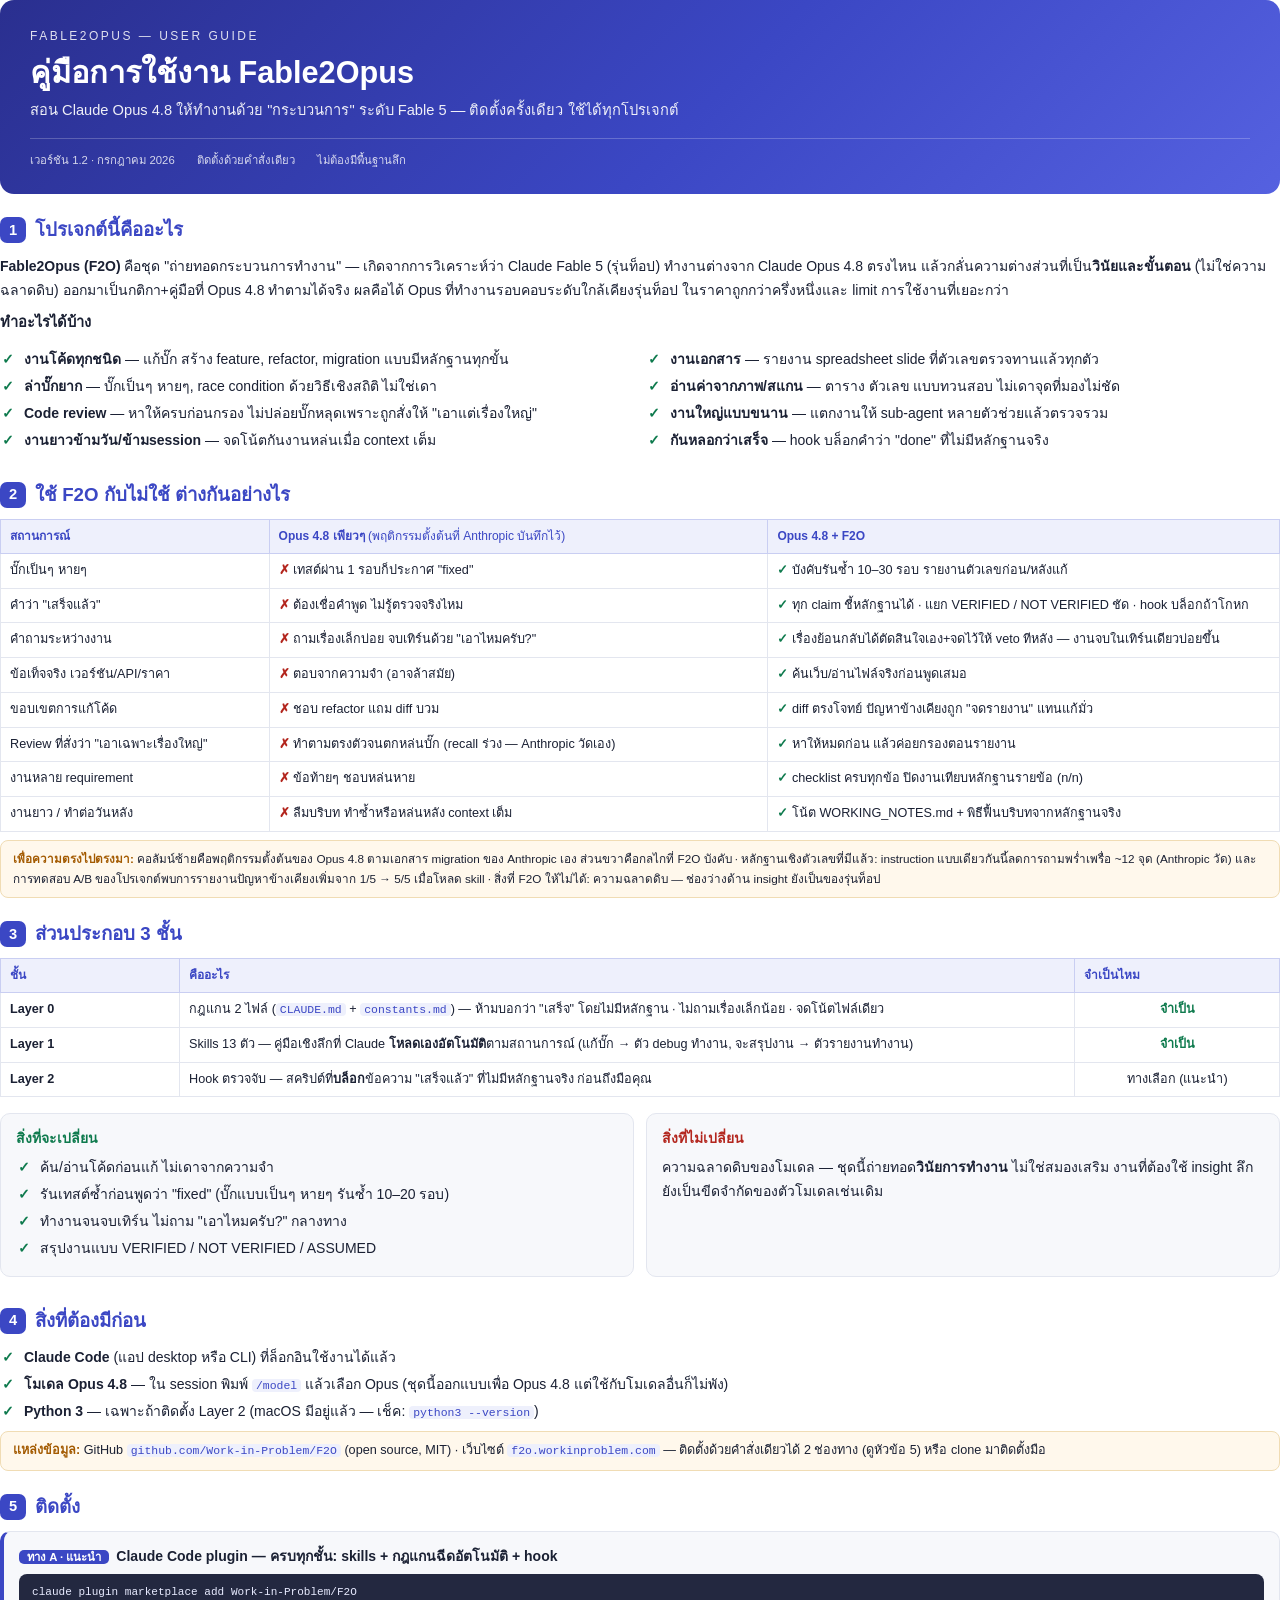
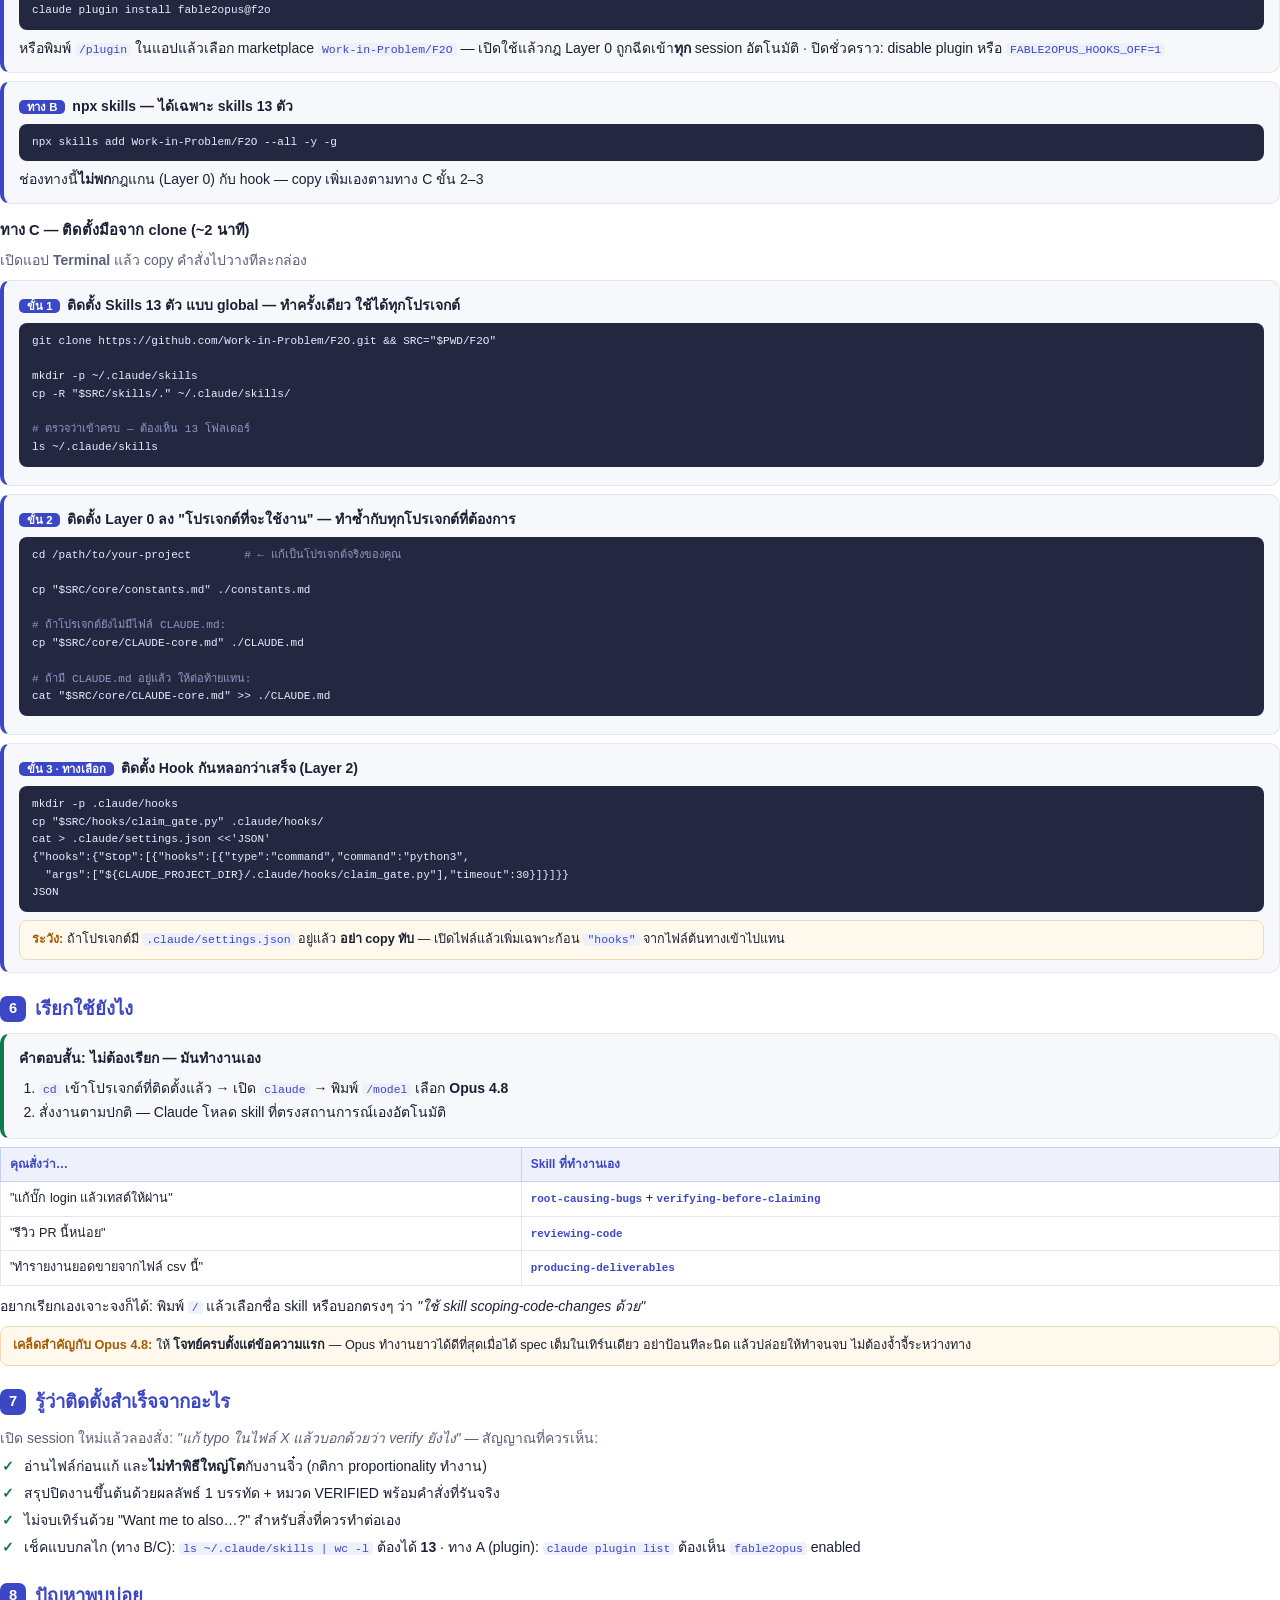
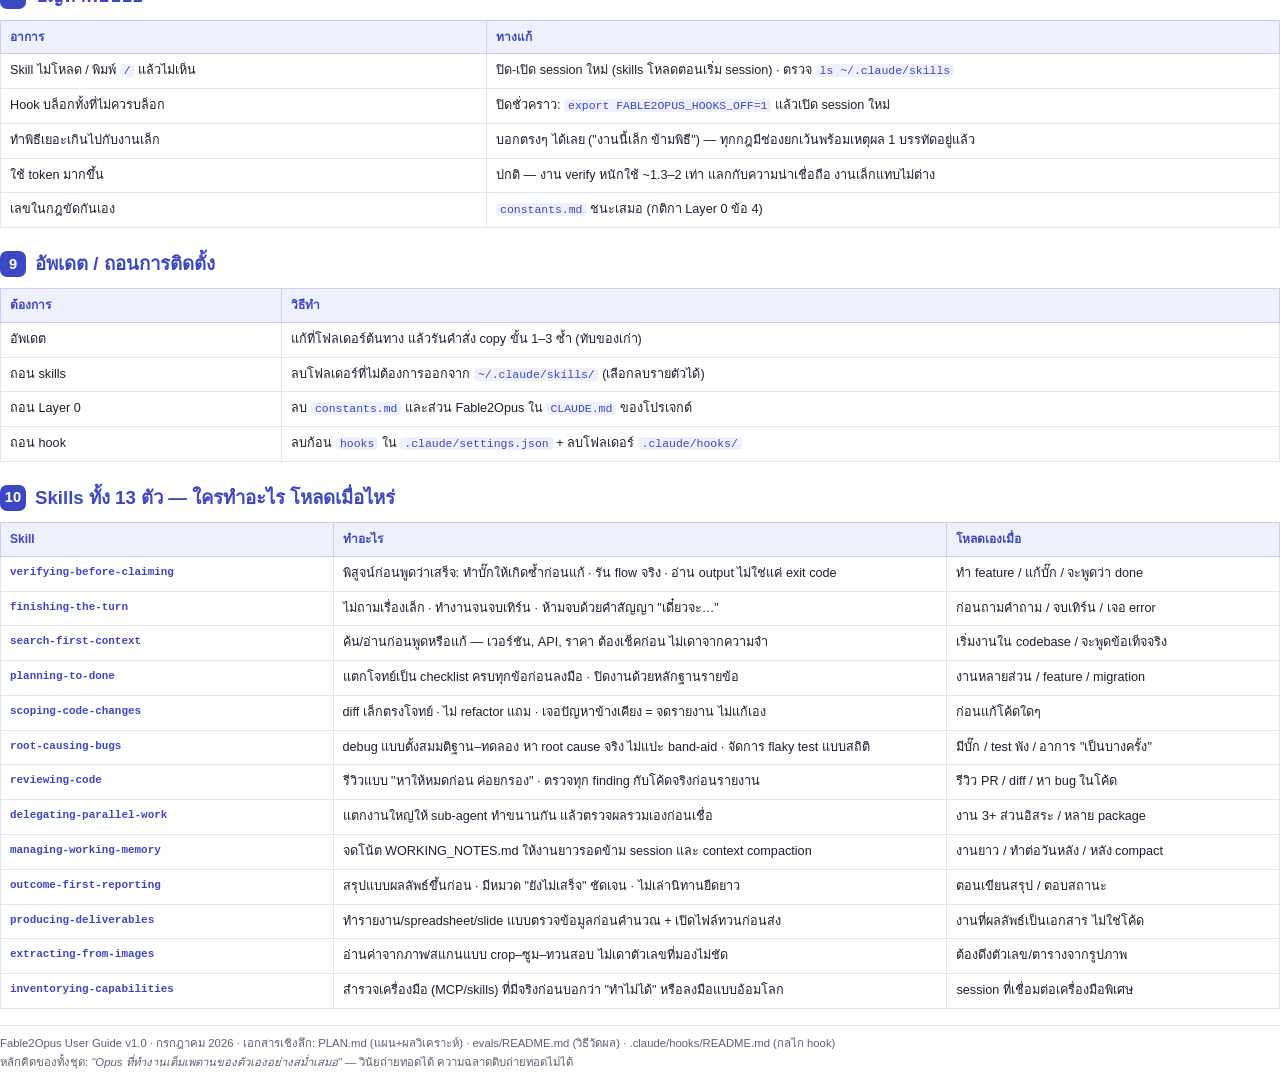
==== docs/usage-guide-source.html @ 28c13059 "Fable2Opus v1.0.2 — 13 process skills + Layer-0 core + claim-gate hook Teach Opus-tier models the wo" ====
<!DOCTYPE html>
<html lang="th">
<head>
<meta charset="utf-8">
<title>คู่มือการใช้งาน Fable2Opus</title>
<style>
  @page { size: A4; margin: 16mm 15mm 18mm 15mm; }
  * { box-sizing: border-box; margin: 0; padding: 0; }
  :root {
    --ink: #1a2033; --sub: #5a6178; --line: #e3e6ef;
    --accent: #3b47c4; --accent-soft: #eef0fc; --accent-line: #c9cef2;
    --ok: #0e7a4d; --warn: #a35a00; --card: #f7f8fb; --code-bg: #232840;
  }
  body { font-family: "Sukhumvit Set", "Thonburi", -apple-system, sans-serif; color: var(--ink); font-size: 10.5pt; line-height: 1.72; }
  .page-break { break-before: page; }
  .avoid-break { break-inside: avoid; }

  /* ---------- cover header ---------- */
  .cover { background: linear-gradient(135deg, #2a2f8f 0%, #3b47c4 55%, #5561e0 100%); color: #fff; border-radius: 14px; padding: 26px 30px 24px; margin-bottom: 18px; }
  .cover .kicker { font-size: 9pt; letter-spacing: 2.5px; text-transform: uppercase; opacity: .85; margin-bottom: 6px; }
  .cover h1 { font-size: 23pt; line-height: 1.3; font-weight: 700; }
  .cover .tagline { font-size: 11pt; opacity: .92; margin-top: 6px; }
  .cover .meta { margin-top: 14px; padding-top: 12px; border-top: 1px solid rgba(255,255,255,.28); font-size: 8.5pt; opacity: .8; display: flex; gap: 22px; }

  /* ---------- headings ---------- */
  h2 { font-size: 14pt; color: var(--accent); margin: 20px 0 8px; break-after: avoid; display: flex; align-items: center; gap: 9px; }
  h2 .num { background: var(--accent); color: #fff; border-radius: 7px; width: 26px; height: 26px; display: inline-flex; align-items: center; justify-content: center; font-size: 11pt; flex: 0 0 auto; }
  h3 { font-size: 11pt; margin: 12px 0 4px; break-after: avoid; }
  p { margin: 4px 0; }
  .lead { color: var(--sub); }

  /* ---------- tables ---------- */
  table { width: 100%; border-collapse: collapse; margin: 8px 0; font-size: 9.5pt; }
  th { background: var(--accent-soft); color: var(--accent); text-align: left; padding: 6px 9px; border: 1px solid var(--accent-line); font-size: 9pt; }
  td { padding: 6px 9px; border: 1px solid var(--line); vertical-align: top; }
  tr { break-inside: avoid; }
  td.c { text-align: center; }
  .skill-name { font-family: Menlo, monospace; font-size: 8.2pt; color: var(--accent); font-weight: 600; white-space: nowrap; }

  /* ---------- cards & steps ---------- */
  .card { background: var(--card); border: 1px solid var(--line); border-radius: 10px; padding: 12px 15px; margin: 8px 0; break-inside: avoid; }
  .step { border-left: 4px solid var(--accent); }
  .step .step-title { font-weight: 700; margin-bottom: 3px; }
  .step .step-title .badge { background: var(--accent); color: #fff; border-radius: 5px; padding: 1px 8px; font-size: 8.5pt; margin-right: 7px; }
  .optional .badge { background: #8a91a8; }
  .note { background: #fff8ec; border: 1px solid #f0dcb4; border-radius: 8px; padding: 8px 12px; margin: 8px 0; font-size: 9.5pt; break-inside: avoid; }
  .note b:first-child { color: var(--warn); }

  /* ---------- code ---------- */
  pre { background: var(--code-bg); color: #e8ebff; border-radius: 8px; padding: 10px 13px; font-family: Menlo, monospace; font-size: 8.3pt; line-height: 1.6; overflow: hidden; margin: 6px 0; break-inside: avoid; white-space: pre-wrap; }
  pre .cm { color: #8f97c4; }
  code { font-family: Menlo, monospace; font-size: 8.6pt; background: var(--accent-soft); border-radius: 4px; padding: 0 4px; color: var(--accent); }
  pre code { background: none; padding: 0; color: inherit; }

  /* ---------- checklist ---------- */
  ul.check { list-style: none; margin: 4px 0; }
  ul.check li { padding-left: 24px; position: relative; margin: 3px 0; }
  ul.check li::before { content: "✓"; position: absolute; left: 2px; color: var(--ok); font-weight: 700; }
  ul.plain { margin: 4px 0 4px 20px; }
  ul.plain li { margin: 3px 0; }

  .two-col { display: flex; gap: 12px; }
  .two-col > div { flex: 1; }
  .footer { margin-top: 16px; padding-top: 8px; border-top: 1px solid var(--line); color: var(--sub); font-size: 8.5pt; }
  .good { color: var(--ok); font-weight: 600; }
  .bad { color: #b3261e; font-weight: 600; }
</style>
</head>
<body>

<!-- ================= COVER + WHAT IS THIS ================= -->
<div class="cover">
  <div class="kicker">FABLE2OPUS — USER GUIDE</div>
  <h1>คู่มือการใช้งาน Fable2Opus</h1>
  <div class="tagline">สอน Claude Opus 4.8 ให้ทำงานด้วย "กระบวนการ" ระดับ Fable 5 — ติดตั้งครั้งเดียว ใช้ได้ทุกโปรเจกต์</div>
  <div class="meta"><span>เวอร์ชัน 1.2 · กรกฎาคม 2026</span><span>ติดตั้งด้วยคำสั่งเดียว</span><span>ไม่ต้องมีพื้นฐานลึก</span></div>
</div>

<h2><span class="num">1</span>โปรเจกต์นี้คืออะไร</h2>
<p><b>Fable2Opus (F2O)</b> คือชุด "ถ่ายทอดกระบวนการทำงาน" — เกิดจากการวิเคราะห์ว่า Claude Fable 5 (รุ่นท็อป)
ทำงานต่างจาก Claude Opus 4.8 ตรงไหน แล้วกลั่นความต่างส่วนที่เป็น<b>วินัยและขั้นตอน</b> (ไม่ใช่ความฉลาดดิบ)
ออกมาเป็นกติกา+คู่มือที่ Opus 4.8 ทำตามได้จริง ผลคือได้ Opus ที่ทำงานรอบคอบระดับใกล้เคียงรุ่นท็อป
ในราคาถูกกว่าครึ่งหนึ่งและ limit การใช้งานที่เยอะกว่า</p>
<h3 style="margin-top:8px">ทำอะไรได้บ้าง</h3>
<div class="two-col">
  <ul class="check" style="flex:1">
    <li><b>งานโค้ดทุกชนิด</b> — แก้บั๊ก สร้าง feature, refactor, migration แบบมีหลักฐานทุกขั้น</li>
    <li><b>ล่าบั๊กยาก</b> — บั๊กเป็นๆ หายๆ, race condition ด้วยวิธีเชิงสถิติ ไม่ใช่เดา</li>
    <li><b>Code review</b> — หาให้ครบก่อนกรอง ไม่ปล่อยบั๊กหลุดเพราะถูกสั่งให้ "เอาแต่เรื่องใหญ่"</li>
    <li><b>งานยาวข้ามวัน/ข้ามsession</b> — จดโน้ตกันงานหล่นเมื่อ context เต็ม</li>
  </ul>
  <ul class="check" style="flex:1">
    <li><b>งานเอกสาร</b> — รายงาน spreadsheet slide ที่ตัวเลขตรวจทานแล้วทุกตัว</li>
    <li><b>อ่านค่าจากภาพ/สแกน</b> — ตาราง ตัวเลข แบบทวนสอบ ไม่เดาจุดที่มองไม่ชัด</li>
    <li><b>งานใหญ่แบบขนาน</b> — แตกงานให้ sub-agent หลายตัวช่วยแล้วตรวจรวม</li>
    <li><b>กันหลอกว่าเสร็จ</b> — hook บล็อกคำว่า "done" ที่ไม่มีหลักฐานจริง</li>
  </ul>
</div>

<h2><span class="num">2</span>ใช้ F2O กับไม่ใช้ ต่างกันอย่างไร</h2>
<table>
  <tr><th style="width:21%">สถานการณ์</th><th style="width:39%">Opus 4.8 เพียวๆ <span style="font-weight:400">(พฤติกรรมตั้งต้นที่ Anthropic บันทึกไว้)</span></th><th>Opus 4.8 + F2O</th></tr>
  <tr><td>บั๊กเป็นๆ หายๆ</td><td><span class="bad">✗</span> เทสต์ผ่าน 1 รอบก็ประกาศ "fixed"</td><td><span class="good">✓</span> บังคับรันซ้ำ 10–30 รอบ รายงานตัวเลขก่อน/หลังแก้</td></tr>
  <tr><td>คำว่า "เสร็จแล้ว"</td><td><span class="bad">✗</span> ต้องเชื่อคำพูด ไม่รู้ตรวจจริงไหม</td><td><span class="good">✓</span> ทุก claim ชี้หลักฐานได้ · แยก VERIFIED / NOT VERIFIED ชัด · hook บล็อกถ้าโกหก</td></tr>
  <tr><td>คำถามระหว่างงาน</td><td><span class="bad">✗</span> ถามเรื่องเล็กบ่อย จบเทิร์นด้วย "เอาไหมครับ?"</td><td><span class="good">✓</span> เรื่องย้อนกลับได้ตัดสินใจเอง+จดไว้ให้ veto ทีหลัง — งานจบในเทิร์นเดียวบ่อยขึ้น</td></tr>
  <tr><td>ข้อเท็จจริง เวอร์ชัน/API/ราคา</td><td><span class="bad">✗</span> ตอบจากความจำ (อาจล้าสมัย)</td><td><span class="good">✓</span> ค้นเว็บ/อ่านไฟล์จริงก่อนพูดเสมอ</td></tr>
  <tr><td>ขอบเขตการแก้โค้ด</td><td><span class="bad">✗</span> ชอบ refactor แถม diff บวม</td><td><span class="good">✓</span> diff ตรงโจทย์ ปัญหาข้างเคียงถูก "จดรายงาน" แทนแก้มั่ว</td></tr>
  <tr><td>Review ที่สั่งว่า "เอาเฉพาะเรื่องใหญ่"</td><td><span class="bad">✗</span> ทำตามตรงตัวจนตกหล่นบั๊ก (recall ร่วง — Anthropic วัดเอง)</td><td><span class="good">✓</span> หาให้หมดก่อน แล้วค่อยกรองตอนรายงาน</td></tr>
  <tr><td>งานหลาย requirement</td><td><span class="bad">✗</span> ข้อท้ายๆ ชอบหล่นหาย</td><td><span class="good">✓</span> checklist ครบทุกข้อ ปิดงานเทียบหลักฐานรายข้อ (n/n)</td></tr>
  <tr><td>งานยาว / ทำต่อวันหลัง</td><td><span class="bad">✗</span> ลืมบริบท ทำซ้ำหรือหล่นหลัง context เต็ม</td><td><span class="good">✓</span> โน้ต WORKING_NOTES.md + พิธีฟื้นบริบทจากหลักฐานจริง</td></tr>
</table>
<div class="note" style="font-size:8.8pt"><b>เพื่อความตรงไปตรงมา:</b> คอลัมน์ซ้ายคือพฤติกรรมตั้งต้นของ Opus 4.8 ตามเอกสาร migration ของ Anthropic เอง ส่วนขวาคือกลไกที่ F2O บังคับ · หลักฐานเชิงตัวเลขที่มีแล้ว: instruction แบบเดียวกันนี้ลดการถามพร่ำเพรื่อ ~12 จุด (Anthropic วัด) และการทดสอบ A/B ของโปรเจกต์พบการรายงานปัญหาข้างเคียงเพิ่มจาก 1/5 → 5/5 เมื่อโหลด skill · สิ่งที่ F2O ให้ไม่ได้: ความฉลาดดิบ — ช่องว่างด้าน insight ยังเป็นของรุ่นท็อป</div>

<h2><span class="num">3</span>ส่วนประกอบ 3 ชั้น</h2>
<table>
  <tr><th style="width:14%">ชั้น</th><th>คืออะไร</th><th style="width:16%">จำเป็นไหม</th></tr>
  <tr><td><b>Layer 0</b></td><td>กฎแกน 2 ไฟล์ (<code>CLAUDE.md</code> + <code>constants.md</code>) — ห้ามบอกว่า "เสร็จ" โดยไม่มีหลักฐาน · ไม่ถามเรื่องเล็กน้อย · จดโน้ตไฟล์เดียว</td><td class="c"><span class="good">จำเป็น</span></td></tr>
  <tr><td><b>Layer 1</b></td><td>Skills 13 ตัว — คู่มือเชิงลึกที่ Claude <b>โหลดเองอัตโนมัติ</b>ตามสถานการณ์ (แก้บั๊ก → ตัว debug ทำงาน, จะสรุปงาน → ตัวรายงานทำงาน)</td><td class="c"><span class="good">จำเป็น</span></td></tr>
  <tr><td><b>Layer 2</b></td><td>Hook ตรวจจับ — สคริปต์ที่<b>บล็อก</b>ข้อความ "เสร็จแล้ว" ที่ไม่มีหลักฐานจริง ก่อนถึงมือคุณ</td><td class="c">ทางเลือก (แนะนำ)</td></tr>
</table>
<div class="two-col">
  <div class="card"><b class="good">สิ่งที่จะเปลี่ยน</b><ul class="check">
    <li>ค้น/อ่านโค้ดก่อนแก้ ไม่เดาจากความจำ</li>
    <li>รันเทสต์ซ้ำก่อนพูดว่า "fixed" (บั๊กแบบเป็นๆ หายๆ รันซ้ำ 10–20 รอบ)</li>
    <li>ทำงานจนจบเทิร์น ไม่ถาม "เอาไหมครับ?" กลางทาง</li>
    <li>สรุปงานแบบ VERIFIED / NOT VERIFIED / ASSUMED</li>
  </ul></div>
  <div class="card"><b class="bad">สิ่งที่ไม่เปลี่ยน</b>
    <p>ความฉลาดดิบของโมเดล — ชุดนี้ถ่ายทอด<b>วินัยการทำงาน</b> ไม่ใช่สมองเสริม
    งานที่ต้องใช้ insight ลึกยังเป็นขีดจำกัดของตัวโมเดลเช่นเดิม</p>
  </div>
</div>

<h2><span class="num">4</span>สิ่งที่ต้องมีก่อน</h2>
<ul class="check">
  <li><b>Claude Code</b> (แอป desktop หรือ CLI) ที่ล็อกอินใช้งานได้แล้ว</li>
  <li><b>โมเดล Opus 4.8</b> — ใน session พิมพ์ <code>/model</code> แล้วเลือก Opus (ชุดนี้ออกแบบเพื่อ Opus 4.8 แต่ใช้กับโมเดลอื่นก็ไม่พัง)</li>
  <li><b>Python 3</b> — เฉพาะถ้าติดตั้ง Layer 2 (macOS มีอยู่แล้ว — เช็ค: <code>python3 --version</code>)</li>
</ul>
<div class="note"><b>แหล่งข้อมูล:</b> GitHub <code>github.com/Work-in-Problem/F2O</code> (open source, MIT) ·
เว็บไซต์ <code>f2o.workinproblem.com</code> — ติดตั้งด้วยคำสั่งเดียวได้ 2 ช่องทาง (ดูหัวข้อ 5) หรือ clone มาติดตั้งมือ</div>

<!-- ================= INSTALL ================= -->
<h2><span class="num">5</span>ติดตั้ง</h2>
<div class="card step avoid-break">
  <div class="step-title"><span class="badge">ทาง A · แนะนำ</span>Claude Code plugin — ครบทุกชั้น: skills + กฎแกนฉีดอัตโนมัติ + hook</div>
<pre>claude plugin marketplace add Work-in-Problem/F2O
claude plugin install fable2opus@f2o</pre>
  <p style="margin:4px 0 0">หรือพิมพ์ <code>/plugin</code> ในแอปแล้วเลือก marketplace <code>Work-in-Problem/F2O</code> — เปิดใช้แล้วกฎ Layer 0 ถูกฉีดเข้า<b>ทุก</b> session อัตโนมัติ · ปิดชั่วคราว: disable plugin หรือ <code>FABLE2OPUS_HOOKS_OFF=1</code></p>
</div>
<div class="card step avoid-break">
  <div class="step-title"><span class="badge">ทาง B</span>npx skills — ได้เฉพาะ skills 13 ตัว</div>
<pre>npx skills add Work-in-Problem/F2O --all -y -g</pre>
  <p style="margin:4px 0 0">ช่องทางนี้<b>ไม่พก</b>กฎแกน (Layer 0) กับ hook — copy เพิ่มเองตามทาง C ขั้น 2–3</p>
</div>
<h3 style="margin-top:14px">ทาง C — ติดตั้งมือจาก clone (~2 นาที)</h3>
<p class="lead">เปิดแอป <b>Terminal</b> แล้ว copy คำสั่งไปวางทีละกล่อง</p>

<div class="card step avoid-break">
  <div class="step-title"><span class="badge">ขั้น 1</span>ติดตั้ง Skills 13 ตัว แบบ global — ทำครั้งเดียว ใช้ได้ทุกโปรเจกต์</div>
<pre>git clone https://github.com/Work-in-Problem/F2O.git && SRC="$PWD/F2O"

mkdir -p ~/.claude/skills
cp -R "$SRC/skills/." ~/.claude/skills/

<span class="cm"># ตรวจว่าเข้าครบ — ต้องเห็น 13 โฟลเดอร์</span>
ls ~/.claude/skills</pre>
</div>

<div class="card step avoid-break">
  <div class="step-title"><span class="badge">ขั้น 2</span>ติดตั้ง Layer 0 ลง "โปรเจกต์ที่จะใช้งาน" — ทำซ้ำกับทุกโปรเจกต์ที่ต้องการ</div>
<pre>cd /path/to/your-project        <span class="cm"># ← แก้เป็นโปรเจกต์จริงของคุณ</span>

cp "$SRC/core/constants.md" ./constants.md

<span class="cm"># ถ้าโปรเจกต์ยังไม่มีไฟล์ CLAUDE.md:</span>
cp "$SRC/core/CLAUDE-core.md" ./CLAUDE.md

<span class="cm"># ถ้ามี CLAUDE.md อยู่แล้ว ให้ต่อท้ายแทน:</span>
cat "$SRC/core/CLAUDE-core.md" >> ./CLAUDE.md</pre>
</div>

<div class="card step optional avoid-break">
  <div class="step-title"><span class="badge">ขั้น 3 · ทางเลือก</span>ติดตั้ง Hook กันหลอกว่าเสร็จ (Layer 2)</div>
<pre>mkdir -p .claude/hooks
cp "$SRC/hooks/claim_gate.py" .claude/hooks/
cat &gt; .claude/settings.json &lt;&lt;'JSON'
{"hooks":{"Stop":[{"hooks":[{"type":"command","command":"python3",
  "args":["${CLAUDE_PROJECT_DIR}/.claude/hooks/claim_gate.py"],"timeout":30}]}]}}
JSON</pre>
  <div class="note" style="margin-bottom:0"><b>ระวัง:</b> ถ้าโปรเจกต์มี <code>.claude/settings.json</code> อยู่แล้ว <b>อย่า copy ทับ</b> — เปิดไฟล์แล้วเพิ่มเฉพาะก้อน <code>"hooks"</code> จากไฟล์ต้นทางเข้าไปแทน</div>
</div>

<h2><span class="num">6</span>เรียกใช้ยังไง</h2>
<div class="card" style="border-left:4px solid var(--ok)"><b>คำตอบสั้น: ไม่ต้องเรียก — มันทำงานเอง</b>
<ol style="margin:6px 0 2px 20px">
  <li><code>cd</code> เข้าโปรเจกต์ที่ติดตั้งแล้ว → เปิด <code>claude</code> → พิมพ์ <code>/model</code> เลือก <b>Opus 4.8</b></li>
  <li>สั่งงานตามปกติ — Claude โหลด skill ที่ตรงสถานการณ์เองอัตโนมัติ</li>
</ol></div>
<div class="avoid-break"><table>
  <tr><th>คุณสั่งว่า…</th><th>Skill ที่ทำงานเอง</th></tr>
  <tr><td>"แก้บั๊ก login แล้วเทสต์ให้ผ่าน"</td><td><span class="skill-name">root-causing-bugs</span> + <span class="skill-name">verifying-before-claiming</span></td></tr>
  <tr><td>"รีวิว PR นี้หน่อย"</td><td><span class="skill-name">reviewing-code</span></td></tr>
  <tr><td>"ทำรายงานยอดขายจากไฟล์ csv นี้"</td><td><span class="skill-name">producing-deliverables</span></td></tr>
</table></div>
<p>อยากเรียกเองเจาะจงก็ได้: พิมพ์ <code>/</code> แล้วเลือกชื่อ skill หรือบอกตรงๆ ว่า <i>"ใช้ skill scoping-code-changes ด้วย"</i></p>
<div class="note"><b>เคล็ดสำคัญกับ Opus 4.8:</b> ให้ <b>โจทย์ครบตั้งแต่ข้อความแรก</b> — Opus ทำงานยาวได้ดีที่สุดเมื่อได้ spec เต็มในเทิร์นเดียว อย่าป้อนทีละนิด แล้วปล่อยให้ทำจนจบ ไม่ต้องจ้ำจี้ระหว่างทาง</div>

<!-- ================= VERIFY + TROUBLESHOOT ================= -->
<h2><span class="num">7</span>รู้ว่าติดตั้งสำเร็จจากอะไร</h2>
<p class="lead">เปิด session ใหม่แล้วลองสั่ง: <i>"แก้ typo ในไฟล์ X แล้วบอกด้วยว่า verify ยังไง"</i> — สัญญาณที่ควรเห็น:</p>
<ul class="check">
  <li>อ่านไฟล์ก่อนแก้ และ<b>ไม่ทำพิธีใหญ่โต</b>กับงานจิ๋ว (กติกา proportionality ทำงาน)</li>
  <li>สรุปปิดงานขึ้นต้นด้วยผลลัพธ์ 1 บรรทัด + หมวด VERIFIED พร้อมคำสั่งที่รันจริง</li>
  <li>ไม่จบเทิร์นด้วย "Want me to also…?" สำหรับสิ่งที่ควรทำต่อเอง</li>
  <li>เช็คแบบกลไก (ทาง B/C): <code>ls ~/.claude/skills | wc -l</code> ต้องได้ <b>13</b> · ทาง A (plugin): <code>claude plugin list</code> ต้องเห็น <code>fable2opus</code> enabled</li>
</ul>

<h2><span class="num">8</span>ปัญหาพบบ่อย</h2>
<table>
  <tr><th style="width:38%">อาการ</th><th>ทางแก้</th></tr>
  <tr><td>Skill ไม่โหลด / พิมพ์ <code>/</code> แล้วไม่เห็น</td><td>ปิด-เปิด session ใหม่ (skills โหลดตอนเริ่ม session) · ตรวจ <code>ls ~/.claude/skills</code></td></tr>
  <tr><td>Hook บล็อกทั้งที่ไม่ควรบล็อก</td><td>ปิดชั่วคราว: <code>export FABLE2OPUS_HOOKS_OFF=1</code> แล้วเปิด session ใหม่</td></tr>
  <tr><td>ทำพิธีเยอะเกินไปกับงานเล็ก</td><td>บอกตรงๆ ได้เลย ("งานนี้เล็ก ข้ามพิธี") — ทุกกฎมีช่องยกเว้นพร้อมเหตุผล 1 บรรทัดอยู่แล้ว</td></tr>
  <tr><td>ใช้ token มากขึ้น</td><td>ปกติ — งาน verify หนักใช้ ~1.3–2 เท่า แลกกับความน่าเชื่อถือ งานเล็กแทบไม่ต่าง</td></tr>
  <tr><td>เลขในกฎขัดกันเอง</td><td><code>constants.md</code> ชนะเสมอ (กติกา Layer 0 ข้อ 4)</td></tr>
</table>

<h2><span class="num">9</span>อัพเดต / ถอนการติดตั้ง</h2>
<table>
  <tr><th style="width:22%">ต้องการ</th><th>วิธีทำ</th></tr>
  <tr><td>อัพเดต</td><td>แก้ที่โฟลเดอร์ต้นทาง แล้วรันคำสั่ง copy ขั้น 1–3 ซ้ำ (ทับของเก่า)</td></tr>
  <tr><td>ถอน skills</td><td>ลบโฟลเดอร์ที่ไม่ต้องการออกจาก <code>~/.claude/skills/</code> (เลือกลบรายตัวได้)</td></tr>
  <tr><td>ถอน Layer 0</td><td>ลบ <code>constants.md</code> และส่วน Fable2Opus ใน <code>CLAUDE.md</code> ของโปรเจกต์</td></tr>
  <tr><td>ถอน hook</td><td>ลบก้อน <code>hooks</code> ใน <code>.claude/settings.json</code> + ลบโฟลเดอร์ <code>.claude/hooks/</code></td></tr>
</table>

<!-- ================= SKILLS TABLE ================= -->
<div class="page-break"></div>
<h2><span class="num">10</span>Skills ทั้ง 13 ตัว — ใครทำอะไร โหลดเมื่อไหร่</h2>
<table>
  <tr><th style="width:26%">Skill</th><th>ทำอะไร</th><th style="width:26%">โหลดเองเมื่อ</th></tr>
  <tr><td class="skill-name">verifying-before-claiming</td><td>พิสูจน์ก่อนพูดว่าเสร็จ: ทำบั๊กให้เกิดซ้ำก่อนแก้ · รัน flow จริง · อ่าน output ไม่ใช่แค่ exit code</td><td>ทำ feature / แก้บั๊ก / จะพูดว่า done</td></tr>
  <tr><td class="skill-name">finishing-the-turn</td><td>ไม่ถามเรื่องเล็ก · ทำงานจนจบเทิร์น · ห้ามจบด้วยคำสัญญา "เดี๋ยวจะ…"</td><td>ก่อนถามคำถาม / จบเทิร์น / เจอ error</td></tr>
  <tr><td class="skill-name">search-first-context</td><td>ค้น/อ่านก่อนพูดหรือแก้ — เวอร์ชัน, API, ราคา ต้องเช็คก่อน ไม่เดาจากความจำ</td><td>เริ่มงานใน codebase / จะพูดข้อเท็จจริง</td></tr>
  <tr><td class="skill-name">planning-to-done</td><td>แตกโจทย์เป็น checklist ครบทุกข้อก่อนลงมือ · ปิดงานด้วยหลักฐานรายข้อ</td><td>งานหลายส่วน / feature / migration</td></tr>
  <tr><td class="skill-name">scoping-code-changes</td><td>diff เล็กตรงโจทย์ · ไม่ refactor แถม · เจอปัญหาข้างเคียง = จดรายงาน ไม่แก้เอง</td><td>ก่อนแก้โค้ดใดๆ</td></tr>
  <tr><td class="skill-name">root-causing-bugs</td><td>debug แบบตั้งสมมติฐาน–ทดลอง หา root cause จริง ไม่แปะ band-aid · จัดการ flaky test แบบสถิติ</td><td>มีบั๊ก / test พัง / อาการ "เป็นบางครั้ง"</td></tr>
  <tr><td class="skill-name">reviewing-code</td><td>รีวิวแบบ "หาให้หมดก่อน ค่อยกรอง" · ตรวจทุก finding กับโค้ดจริงก่อนรายงาน</td><td>รีวิว PR / diff / หา bug ในโค้ด</td></tr>
  <tr><td class="skill-name">delegating-parallel-work</td><td>แตกงานใหญ่ให้ sub-agent ทำขนานกัน แล้วตรวจผลรวมเองก่อนเชื่อ</td><td>งาน 3+ ส่วนอิสระ / หลาย package</td></tr>
  <tr><td class="skill-name">managing-working-memory</td><td>จดโน้ต WORKING_NOTES.md ให้งานยาวรอดข้าม session และ context compaction</td><td>งานยาว / ทำต่อวันหลัง / หลัง compact</td></tr>
  <tr><td class="skill-name">outcome-first-reporting</td><td>สรุปแบบผลลัพธ์ขึ้นก่อน · มีหมวด "ยังไม่เสร็จ" ชัดเจน · ไม่เล่านิทานยืดยาว</td><td>ตอนเขียนสรุป / ตอบสถานะ</td></tr>
  <tr><td class="skill-name">producing-deliverables</td><td>ทำรายงาน/spreadsheet/slide แบบตรวจข้อมูลก่อนคำนวณ + เปิดไฟล์ทวนก่อนส่ง</td><td>งานที่ผลลัพธ์เป็นเอกสาร ไม่ใช่โค้ด</td></tr>
  <tr><td class="skill-name">extracting-from-images</td><td>อ่านค่าจากภาพ/สแกนแบบ crop–ซูม–ทวนสอบ ไม่เดาตัวเลขที่มองไม่ชัด</td><td>ต้องดึงตัวเลข/ตารางจากรูปภาพ</td></tr>
  <tr><td class="skill-name">inventorying-capabilities</td><td>สำรวจเครื่องมือ (MCP/skills) ที่มีจริงก่อนบอกว่า "ทำไม่ได้" หรือลงมือแบบอ้อมโลก</td><td>session ที่เชื่อมต่อเครื่องมือพิเศษ</td></tr>
</table>

<div class="footer">
  Fable2Opus User Guide v1.0 · กรกฎาคม 2026 · เอกสารเชิงลึก: PLAN.md (แผน+ผลวิเคราะห์) · evals/README.md (วิธีวัดผล) · .claude/hooks/README.md (กลไก hook)<br>
  หลักคิดของทั้งชุด: <i>"Opus ที่ทำงานเต็มเพดานของตัวเองอย่างสม่ำเสมอ"</i> — วินัยถ่ายทอดได้ ความฉลาดดิบถ่ายทอดไม่ได้
</div>

</body>
</html>
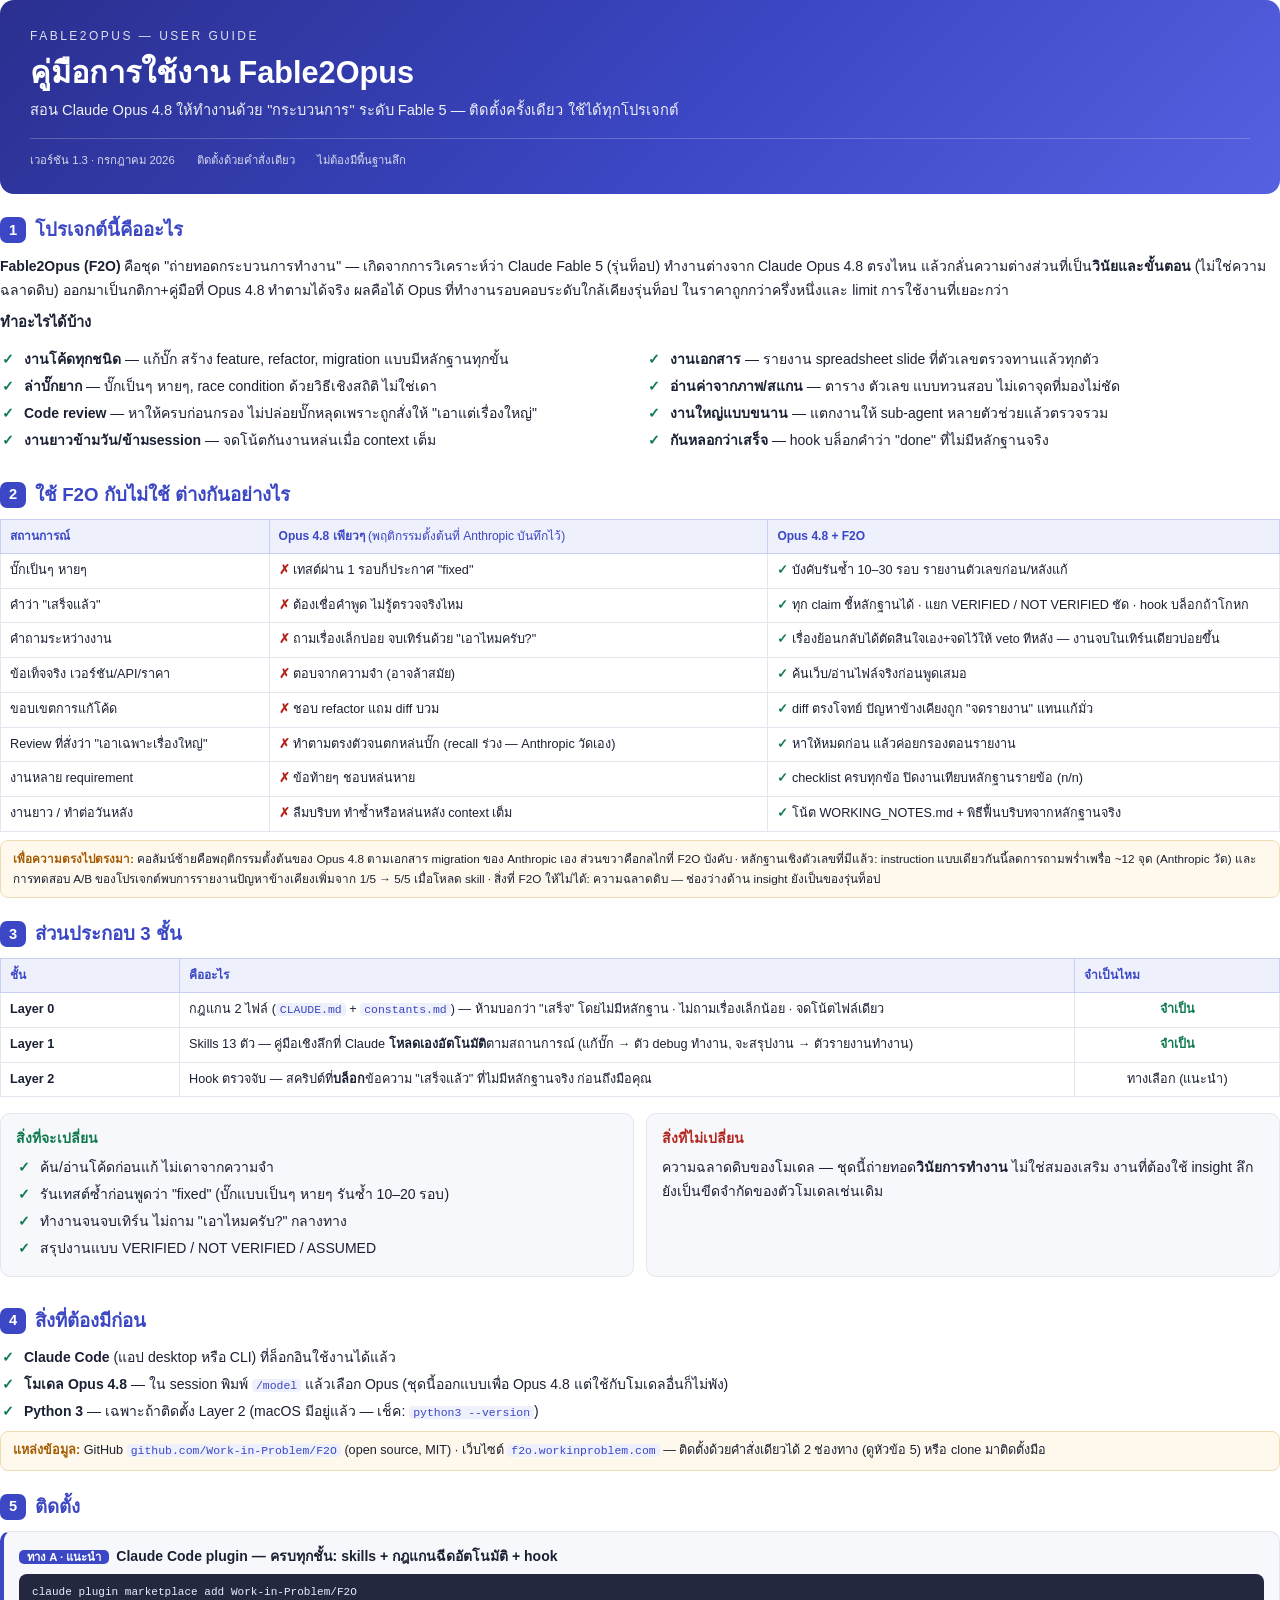
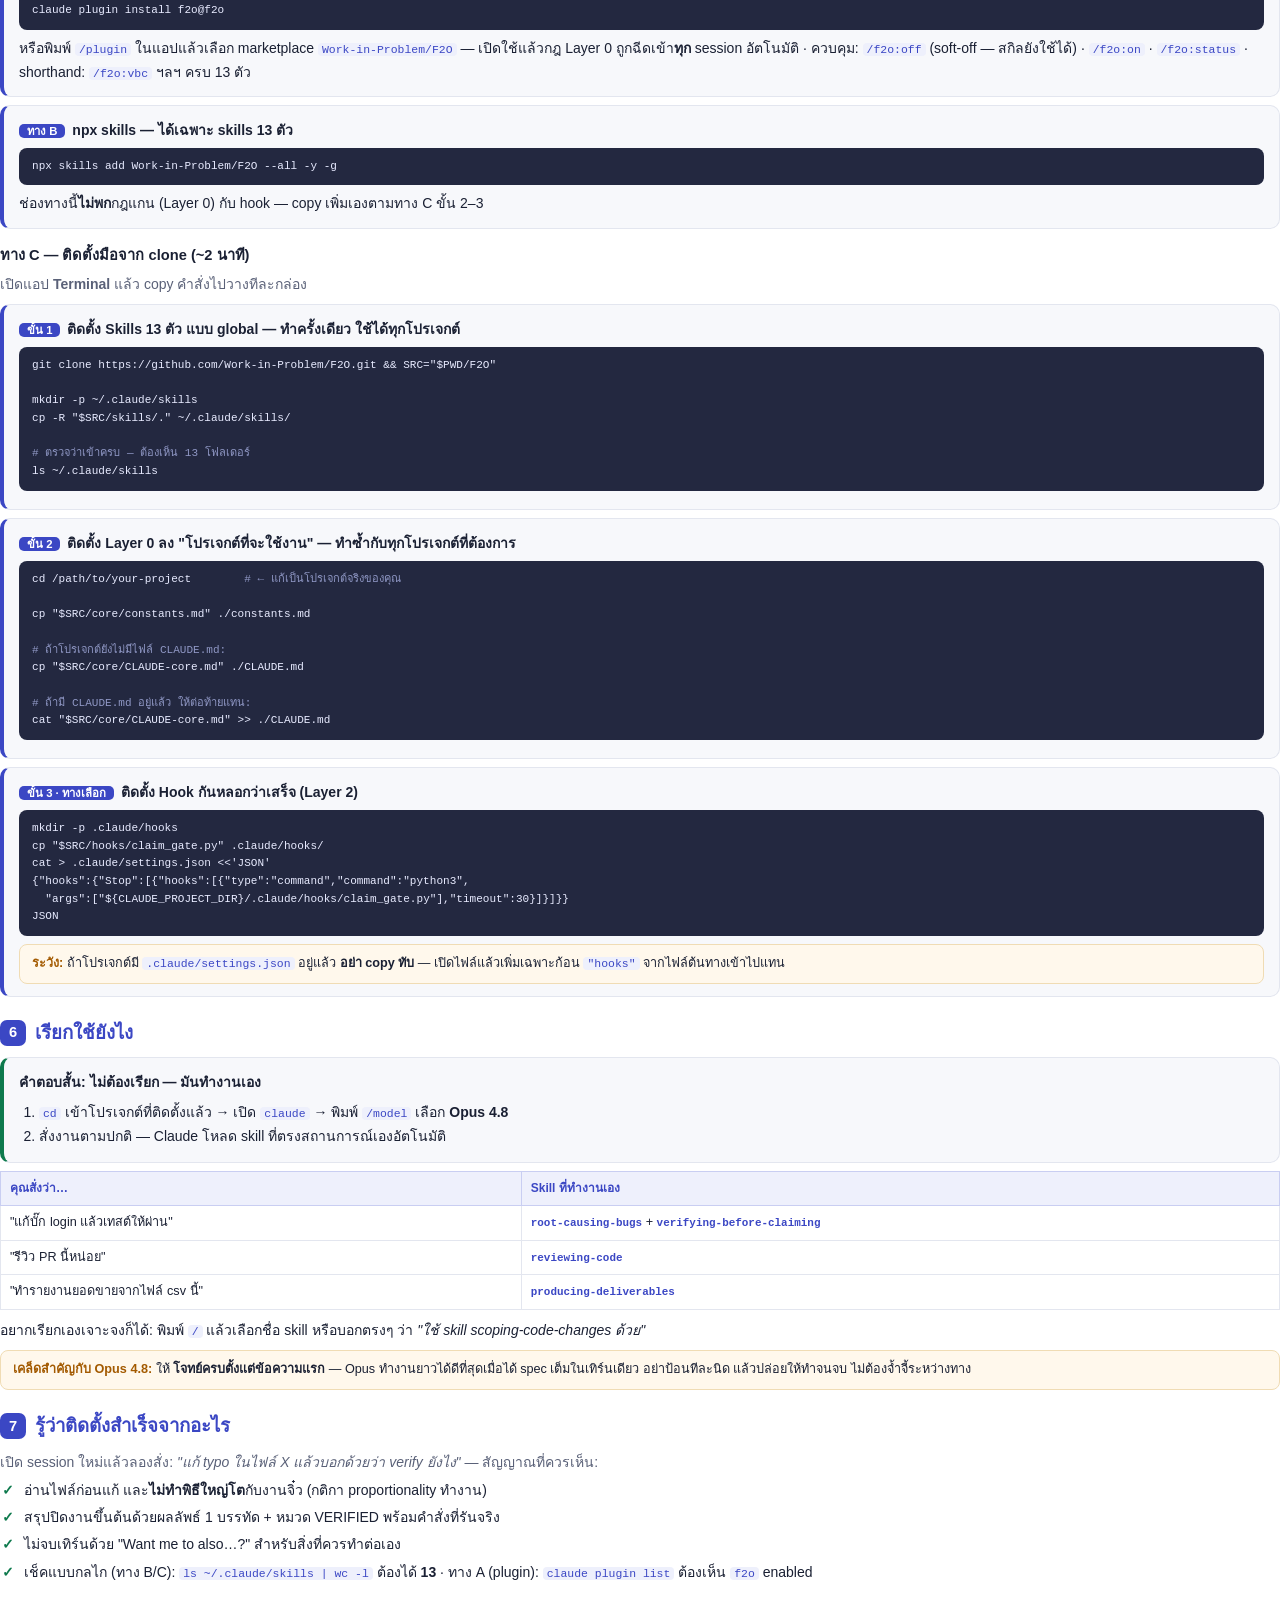
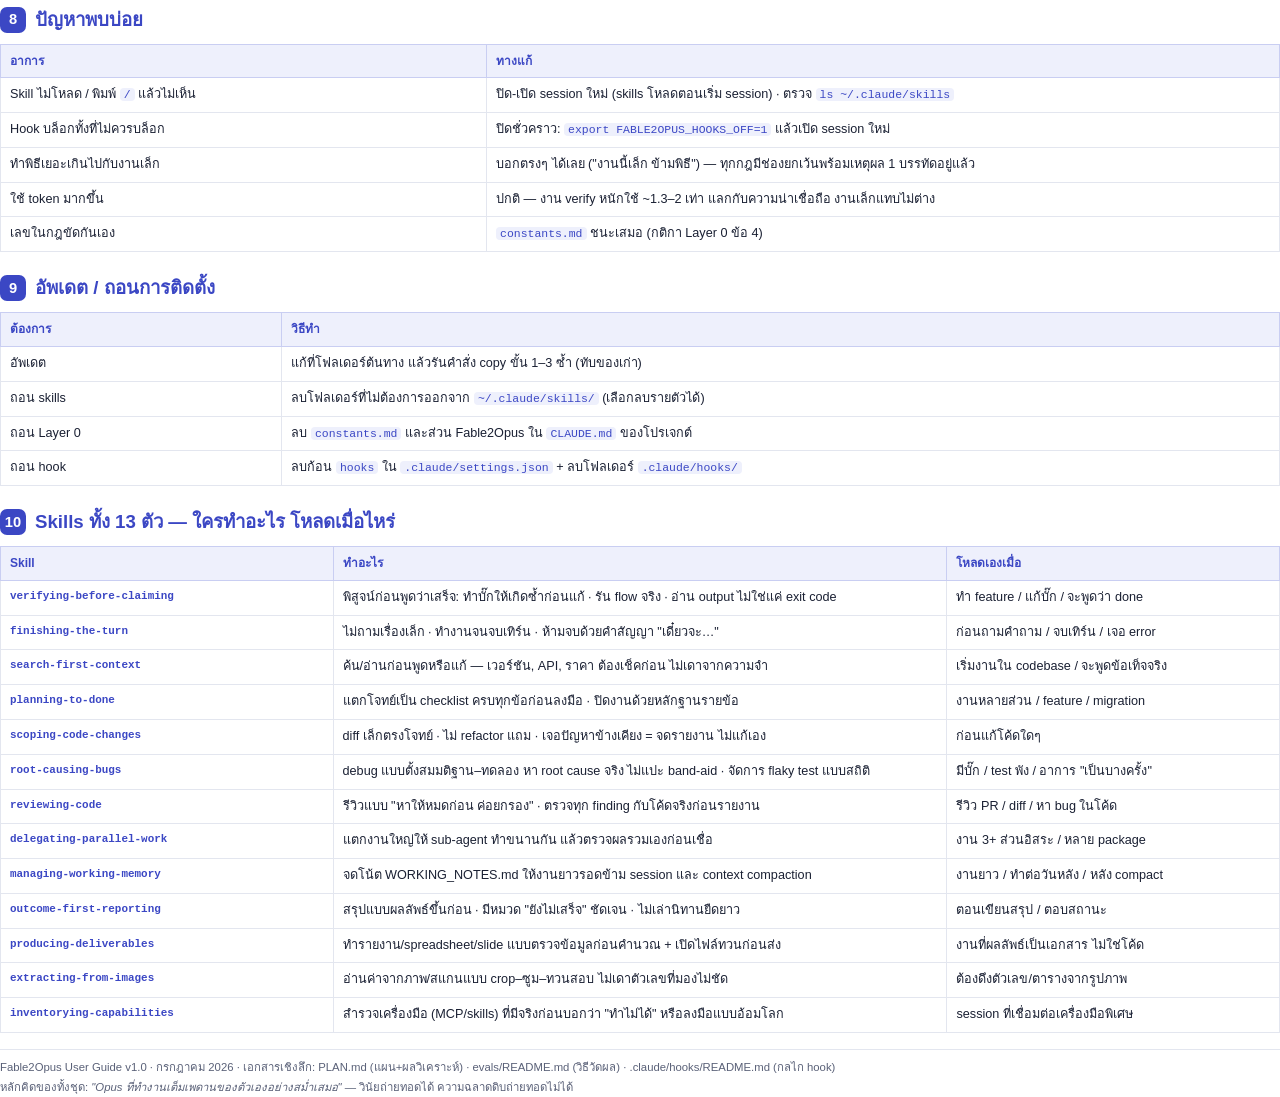
==== commit 6e25ce86: "v1.1.0: plugin renamed to f2o — /f2o:on|off|status toggles, 13 shorthand commands, plain aliases for" ====
--- a/docs/usage-guide-source.html
+++ b/docs/usage-guide-source.html
@@ -73,7 +73,7 @@
   <div class="kicker">FABLE2OPUS — USER GUIDE</div>
   <h1>คู่มือการใช้งาน Fable2Opus</h1>
   <div class="tagline">สอน Claude Opus 4.8 ให้ทำงานด้วย "กระบวนการ" ระดับ Fable 5 — ติดตั้งครั้งเดียว ใช้ได้ทุกโปรเจกต์</div>
-  <div class="meta"><span>เวอร์ชัน 1.2 · กรกฎาคม 2026</span><span>ติดตั้งด้วยคำสั่งเดียว</span><span>ไม่ต้องมีพื้นฐานลึก</span></div>
+  <div class="meta"><span>เวอร์ชัน 1.3 · กรกฎาคม 2026</span><span>ติดตั้งด้วยคำสั่งเดียว</span><span>ไม่ต้องมีพื้นฐานลึก</span></div>
 </div>
 
 <h2><span class="num">1</span>โปรเจกต์นี้คืออะไร</h2>
@@ -145,8 +145,8 @@
 <div class="card step avoid-break">
   <div class="step-title"><span class="badge">ทาง A · แนะนำ</span>Claude Code plugin — ครบทุกชั้น: skills + กฎแกนฉีดอัตโนมัติ + hook</div>
 <pre>claude plugin marketplace add Work-in-Problem/F2O
-claude plugin install fable2opus@f2o</pre>
-  <p style="margin:4px 0 0">หรือพิมพ์ <code>/plugin</code> ในแอปแล้วเลือก marketplace <code>Work-in-Problem/F2O</code> — เปิดใช้แล้วกฎ Layer 0 ถูกฉีดเข้า<b>ทุก</b> session อัตโนมัติ · ปิดชั่วคราว: disable plugin หรือ <code>FABLE2OPUS_HOOKS_OFF=1</code></p>
+claude plugin install f2o@f2o</pre>
+  <p style="margin:4px 0 0">หรือพิมพ์ <code>/plugin</code> ในแอปแล้วเลือก marketplace <code>Work-in-Problem/F2O</code> — เปิดใช้แล้วกฎ Layer 0 ถูกฉีดเข้า<b>ทุก</b> session อัตโนมัติ · ควบคุม: <code>/f2o:off</code> (soft-off — สกิลยังใช้ได้) · <code>/f2o:on</code> · <code>/f2o:status</code> · shorthand: <code>/f2o:vbc</code> ฯลฯ ครบ 13 ตัว</p>
 </div>
 <div class="card step avoid-break">
   <div class="step-title"><span class="badge">ทาง B</span>npx skills — ได้เฉพาะ skills 13 ตัว</div>
@@ -213,7 +213,7 @@
   <li>อ่านไฟล์ก่อนแก้ และ<b>ไม่ทำพิธีใหญ่โต</b>กับงานจิ๋ว (กติกา proportionality ทำงาน)</li>
   <li>สรุปปิดงานขึ้นต้นด้วยผลลัพธ์ 1 บรรทัด + หมวด VERIFIED พร้อมคำสั่งที่รันจริง</li>
   <li>ไม่จบเทิร์นด้วย "Want me to also…?" สำหรับสิ่งที่ควรทำต่อเอง</li>
-  <li>เช็คแบบกลไก (ทาง B/C): <code>ls ~/.claude/skills | wc -l</code> ต้องได้ <b>13</b> · ทาง A (plugin): <code>claude plugin list</code> ต้องเห็น <code>fable2opus</code> enabled</li>
+  <li>เช็คแบบกลไก (ทาง B/C): <code>ls ~/.claude/skills | wc -l</code> ต้องได้ <b>13</b> · ทาง A (plugin): <code>claude plugin list</code> ต้องเห็น <code>f2o</code> enabled</li>
 </ul>
 
 <h2><span class="num">8</span>ปัญหาพบบ่อย</h2>
